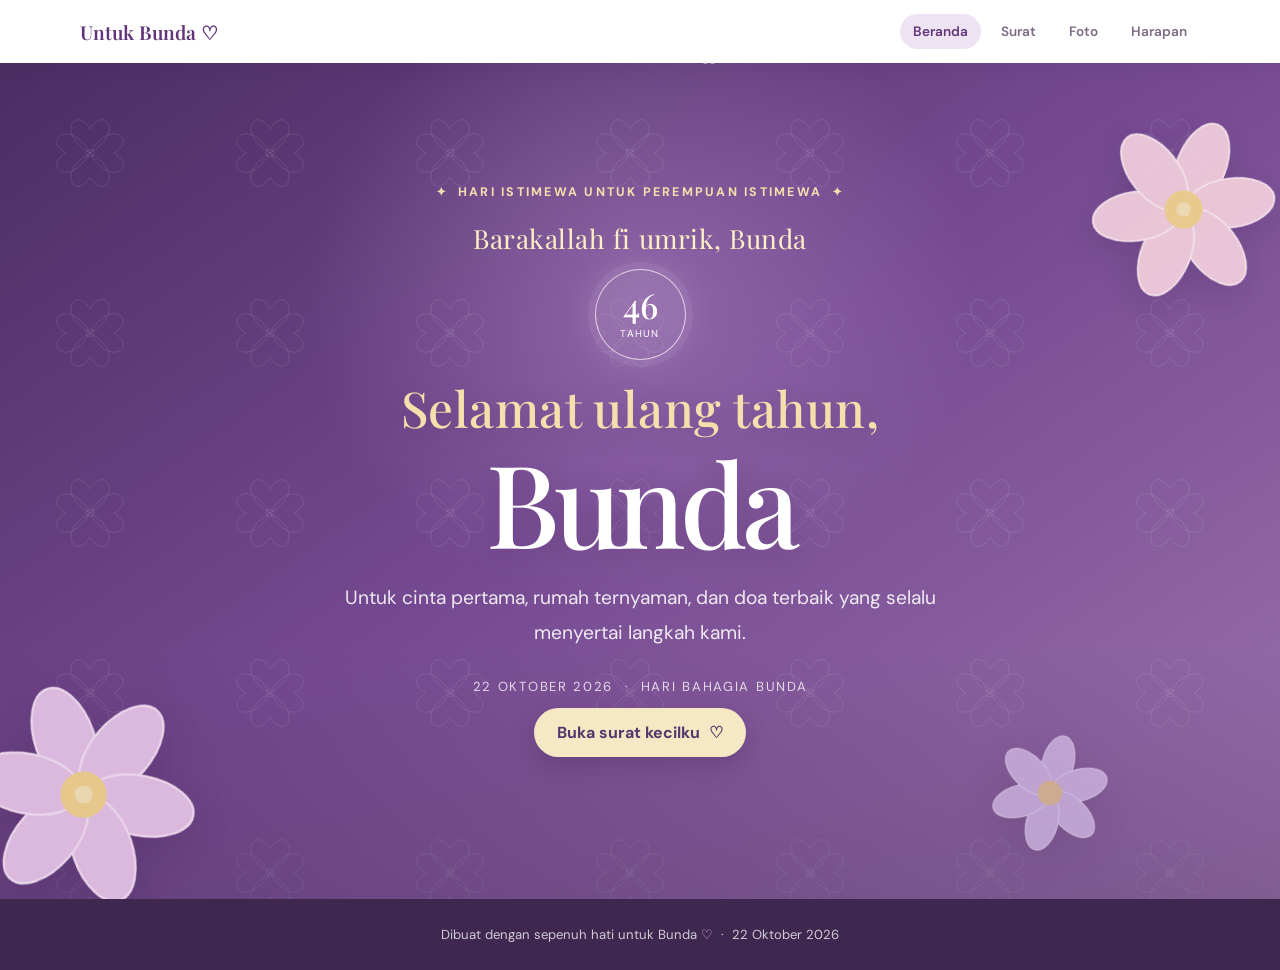
==== index.html @ 4b457cda "Create birthday website for Bunda Co-authored-by: Copilot <223556219+Copilot@users.noreply.github.co" ====
<!DOCTYPE html>
<html lang="id">
<head>
  <meta charset="UTF-8">
  <meta name="viewport" content="width=device-width, initial-scale=1">
  <meta name="theme-color" content="#603477">
  <meta name="description" content="Barakallah fi umrik, Bunda. Selamat ulang tahun ke-46, 22 Oktober 2026.">
  <title>Barakallah fi umrik, Bunda 💜</title>
  <link rel="stylesheet" href="style.css">
  <script src="script.js" defer></script>
</head>
<body>
  <nav class="site-nav" aria-label="Navigasi utama">
    <a class="brand" href="index.html">Untuk Bunda ♡</a>
    <div class="nav-links">
      <a href="index.html" aria-current="page">Beranda</a>
      <a href="surat.html">Surat</a>
      <a href="kenangan.html">Foto</a>
      <a href="harapan.html">Harapan</a>
    </div>
  </nav>

  <main>
    <header class="hero">
      <div class="hero-content">
        <div class="eyebrow">Hari istimewa untuk perempuan istimewa</div>
        <p class="arabic-greeting">Barakallah fi umrik, Bunda</p>
        <div class="age-badge" aria-label="Ulang tahun ke-46"><strong>46</strong><small>tahun</small></div>
        <h1><span>Selamat ulang tahun,</span>Bunda</h1>
        <p class="hero-subtitle">Untuk cinta pertama, rumah ternyaman, dan doa terbaik yang selalu menyertai langkah kami.</p>
        <p class="hero-date">22 OKTOBER 2026 &nbsp;·&nbsp; HARI BAHAGIA BUNDA</p>
        <a class="primary-button" href="surat.html">Buka surat kecilku <span aria-hidden="true">♡</span></a>
      </div>
      <svg class="flower flower-left" viewBox="0 0 220 220" aria-hidden="true">
        <g fill="#e8c6e9" stroke="#f7e7f5" stroke-width="2">
          <ellipse cx="110" cy="58" rx="27" ry="49"/><ellipse cx="110" cy="58" rx="27" ry="49" transform="rotate(60 110 110)"/><ellipse cx="110" cy="58" rx="27" ry="49" transform="rotate(120 110 110)"/><ellipse cx="110" cy="58" rx="27" ry="49" transform="rotate(180 110 110)"/><ellipse cx="110" cy="58" rx="27" ry="49" transform="rotate(240 110 110)"/><ellipse cx="110" cy="58" rx="27" ry="49" transform="rotate(300 110 110)"/>
        </g><circle cx="110" cy="110" r="21" fill="#f4d78e"/><circle cx="110" cy="110" r="8" fill="#f8e8b7"/>
      </svg>
      <svg class="flower flower-right" viewBox="0 0 220 220" aria-hidden="true">
        <g fill="#f5d2de" stroke="#fff0f4" stroke-width="2">
          <ellipse cx="110" cy="58" rx="27" ry="49"/><ellipse cx="110" cy="58" rx="27" ry="49" transform="rotate(60 110 110)"/><ellipse cx="110" cy="58" rx="27" ry="49" transform="rotate(120 110 110)"/><ellipse cx="110" cy="58" rx="27" ry="49" transform="rotate(180 110 110)"/><ellipse cx="110" cy="58" rx="27" ry="49" transform="rotate(240 110 110)"/><ellipse cx="110" cy="58" rx="27" ry="49" transform="rotate(300 110 110)"/>
        </g><circle cx="110" cy="110" r="21" fill="#f4d78e"/><circle cx="110" cy="110" r="8" fill="#f8e8b7"/>
      </svg>
      <svg class="flower flower-small" viewBox="0 0 220 220" aria-hidden="true">
        <g fill="#dfc8f1" stroke="#f5ebff" stroke-width="2">
          <ellipse cx="110" cy="58" rx="27" ry="49"/><ellipse cx="110" cy="58" rx="27" ry="49" transform="rotate(60 110 110)"/><ellipse cx="110" cy="58" rx="27" ry="49" transform="rotate(120 110 110)"/><ellipse cx="110" cy="58" rx="27" ry="49" transform="rotate(180 110 110)"/><ellipse cx="110" cy="58" rx="27" ry="49" transform="rotate(240 110 110)"/><ellipse cx="110" cy="58" rx="27" ry="49" transform="rotate(300 110 110)"/>
        </g><circle cx="110" cy="110" r="21" fill="#f4d78e"/>
      </svg>
    </header>
  </main>
  <footer>Dibuat dengan sepenuh hati untuk Bunda <span>♡</span> &nbsp;·&nbsp; 22 Oktober 2026</footer>
</body>
</html>
---- style.css ----
@import url("https://fonts.googleapis.com/css2?family=DM+Sans:wght@400;500;600;700&family=Playfair+Display:wght@400;500;600;700&display=swap");

:root {
  --plum: #603477;
  --purple: #80539b;
  --lavender: #c8a9d9;
  --lilac: #eee3f3;
  --pale: #fbf7fc;
  --ink: #392744;
  --muted: #7d6b85;
  --gold: #f4dfad;
  --serif: "Playfair Display", Georgia, serif;
  --sans: "DM Sans", Arial, sans-serif;
}

* { box-sizing: border-box; }
html { scroll-behavior: smooth; }
body {
  min-width: 320px;
  margin: 0;
  overflow-x: hidden;
  background: var(--pale);
  color: var(--ink);
  font-family: var(--sans);
}
button, a { font: inherit; }
a { color: inherit; }
button { cursor: pointer; }

.site-nav {
  position: relative;
  z-index: 5;
  display: flex;
  align-items: center;
  justify-content: space-between;
  gap: 20px;
  padding: 14px max(24px, calc((100% - 1120px) / 2));
  background: #fff;
  box-shadow: 0 3px 18px rgba(62, 37, 75, .07);
}
.brand {
  color: var(--plum);
  font-family: var(--serif);
  font-size: 1.2rem;
  font-weight: 600;
  text-decoration: none;
  white-space: nowrap;
}
.nav-links { display: flex; flex-wrap: wrap; justify-content: flex-end; gap: 7px; }
.nav-links a {
  padding: 9px 13px;
  border-radius: 99px;
  color: var(--muted);
  font-size: .85rem;
  font-weight: 600;
  text-decoration: none;
  transition: background .2s, color .2s;
}
.nav-links a:hover, .nav-links a[aria-current="page"] { background: var(--lilac); color: var(--plum); }

.hero {
  min-height: min(850px, calc(100svh - 64px));
  min-height: max(690px, min(850px, calc(100svh - 64px)));
  position: relative;
  display: grid;
  place-items: center;
  overflow: hidden;
  isolation: isolate;
  background:
    radial-gradient(ellipse at 50% 28%, rgba(197, 158, 218, .38), transparent 37%),
    linear-gradient(145deg, #4c2d62, #754991 48%, #9b72ad);
  color: white;
  text-align: center;
}
.hero::before {
  content: "";
  position: absolute;
  z-index: -1;
  inset: 0;
  opacity: .23;
  background-image: url("data:image/svg+xml,%3Csvg width='180' height='180' viewBox='0 0 180 180' xmlns='http://www.w3.org/2000/svg'%3E%3Cg fill='none' stroke='%23fff' stroke-opacity='.45' stroke-width='1'%3E%3Cpath d='M90 90C55 70 76 42 90 66c14-24 35 4 0 24Zm0 0c20-35 48-14 24 0 24 14-4 35-24 0Zm0 0c35 20 14 48 0 24-14 24-35-4 0-24Zm0 0c-20 35-48 14-24 0-24-14 4-35 24 0Z'/%3E%3Ccircle cx='90' cy='90' r='4'/%3E%3C/g%3E%3C/svg%3E");
  background-size: 180px;
  pointer-events: none;
}
.hero::after {
  content: "";
  position: absolute;
  z-index: -1;
  inset: 0;
  background: linear-gradient(180deg, transparent 70%, rgba(51, 28, 66, .25));
}
.hero-content { width: min(900px, 92%); padding: 50px 24px 75px; position: relative; z-index: 2; animation: rise .8s ease both; }
.eyebrow {
  display: inline-flex;
  align-items: center;
  gap: 10px;
  margin-bottom: 20px;
  color: var(--gold);
  font-size: .78rem;
  font-weight: 700;
  letter-spacing: .18em;
  text-transform: uppercase;
}
.eyebrow::before, .eyebrow::after { content: "✦"; }
h1, h2, h3, p { margin-top: 0; }
.hero h1 {
  margin: 0 0 18px;
  font-family: var(--serif);
  font-size: clamp(3.2rem, 9vw, 7.5rem);
  font-weight: 500;
  letter-spacing: -.05em;
  line-height: 1;
  text-shadow: 0 8px 32px rgba(40, 17, 55, .2);
}
.hero h1 span { display: block; margin-bottom: 12px; color: var(--gold); font-size: .43em; letter-spacing: .01em; }
.hero-subtitle { max-width: 610px; margin: 22px auto 28px; color: rgba(255,255,255,.88); font-size: clamp(1rem, 2vw, 1.2rem); line-height: 1.8; }
.arabic-greeting { margin-bottom: 13px; color: #fff0c5; font-family: var(--serif); font-size: clamp(1.2rem, 3vw, 1.65rem); letter-spacing: .02em; }
.age-badge {
  width: 91px;
  height: 91px;
  display: grid;
  place-content: center;
  margin: 0 auto 23px;
  border: 1px solid rgba(255,255,255,.65);
  border-radius: 50%;
  background: rgba(255,255,255,.09);
  box-shadow: 0 0 0 7px rgba(255,255,255,.06), 0 0 40px rgba(240,213,255,.18);
}
.age-badge strong { font-family: var(--serif); font-size: 2.15rem; font-weight: 500; line-height: 1; }
.age-badge small { margin-top: 4px; font-size: .63rem; letter-spacing: .13em; text-transform: uppercase; }
.hero-date { color: rgba(255,255,255,.78); font-size: .82rem; letter-spacing: .13em; }
.primary-button, .page-button {
  display: inline-flex;
  align-items: center;
  justify-content: center;
  gap: 9px;
  padding: 14px 23px;
  border: 0;
  border-radius: 99px;
  background: #f5e8c4;
  color: #55376b;
  font-weight: 700;
  text-decoration: none;
  box-shadow: 0 9px 25px rgba(36, 15, 47, .18);
  transition: transform .2s, box-shadow .2s;
}
.primary-button:hover, .page-button:hover { transform: translateY(-3px); box-shadow: 0 14px 30px rgba(36, 15, 47, .24); }
.flower {
  position: absolute;
  z-index: 1;
  width: clamp(110px, 19vw, 250px);
  opacity: .9;
  filter: drop-shadow(0 12px 20px rgba(36,14,49,.16));
  pointer-events: none;
}
.flower-left { left: -3%; bottom: -2%; transform: rotate(-19deg); }
.flower-right { right: -2%; top: 3%; transform: rotate(22deg) scale(.82); }
.flower-small { width: clamp(65px, 10vw, 130px); right: 13%; bottom: 5%; transform: rotate(15deg); opacity: .65; }
.petal { position: absolute; z-index: 2; top: -25px; color: #f3d9ed; opacity: .65; pointer-events: none; animation: fall linear infinite; }

.page-banner {
  position: relative;
  overflow: hidden;
  padding: 72px 22px 68px;
  background:
    radial-gradient(ellipse at 80% 10%, rgba(213, 184, 228, .24), transparent 35%),
    linear-gradient(135deg, #56336e, #805598);
  color: white;
  text-align: center;
}
.page-banner::after { content: "✿"; position: absolute; top: -60px; right: 4%; color: rgba(255,255,255,.1); font-size: 15rem; line-height: 1; transform: rotate(20deg); }
.page-banner .eyebrow { position: relative; z-index: 1; }
.page-banner h1 { position: relative; z-index: 1; margin-bottom: 13px; color: white; font-family: var(--serif); font-size: clamp(2.5rem, 6vw, 4.6rem); font-weight: 500; letter-spacing: -.04em; line-height: 1.12; }
.page-banner p { position: relative; z-index: 1; max-width: 610px; margin: auto; color: rgba(255,255,255,.82); line-height: 1.8; }
.section { padding: 86px 24px; }
.section-inner { width: min(1080px, 100%); margin: auto; }
.section-heading { margin-bottom: 42px; text-align: center; }
.section-kicker { display: block; margin-bottom: 11px; color: var(--purple); font-size: .72rem; font-weight: 700; letter-spacing: .2em; text-transform: uppercase; }
.section-heading h2 { margin-bottom: 14px; color: var(--plum); font-family: var(--serif); font-size: clamp(2.1rem, 5vw, 3.5rem); font-weight: 500; letter-spacing: -.035em; line-height: 1.15; }
.section-heading p { max-width: 590px; margin: auto; color: var(--muted); line-height: 1.8; }
.letter-section { background: linear-gradient(180deg, #fbf7fc, #f4ebf7); }
.letter-card {
  max-width: 800px;
  position: relative;
  margin: auto;
  padding: clamp(30px, 6vw, 68px);
  border: 1px solid rgba(129, 83, 155, .16);
  border-radius: 8px 8px 62px 8px;
  background: rgba(255,255,255,.82);
  box-shadow: 0 24px 70px rgba(86, 48, 107, .09);
}
.letter-card::before { content: "❝"; position: absolute; top: 7px; left: 24px; color: #e9d8ef; font-family: var(--serif); font-size: 7rem; line-height: 1; }
.letter-card p { position: relative; margin-bottom: 18px; color: #64536d; font-family: var(--serif); font-size: clamp(1.05rem, 2vw, 1.22rem); line-height: 1.95; }
.letter-card .salutation { color: var(--plum); font-size: 1.4rem; font-weight: 600; }
.signature { margin-top: 28px; color: var(--purple); font-family: var(--serif); font-size: 1.5rem; font-style: italic; }
.dua-box { margin-top: 26px; padding: 20px 22px; border-left: 3px solid #b487c9; border-radius: 0 12px 12px 0; background: #f7eff9; color: #654d70; font-family: var(--sans); font-size: .98rem; line-height: 1.85; }
.dua-box strong { color: var(--plum); }
.heart-line { margin-top: 24px; color: #b47abd; letter-spacing: .5em; text-align: center; }
.gallery-section { background: #fff; }
.gallery-grid { display: grid; grid-template-columns: repeat(3, minmax(0, 1fr)); gap: 20px; }
.photo-card { min-width: 0; min-height: 320px; position: relative; overflow: hidden; margin: 0; border: 1px solid #eaddec; border-radius: 18px; background: #eee2f2; box-shadow: 0 10px 28px rgba(74, 41, 91, .09); }
.photo-card img { width: 100%; height: 100%; min-height: 320px; position: absolute; inset: 0; object-fit: cover; transition: transform .45s; }
.photo-card:hover img { transform: scale(1.045); }
.photo-caption { position: absolute; right: 0; bottom: 0; left: 0; padding: 45px 17px 16px; background: linear-gradient(transparent, rgba(38, 20, 47, .76)); color: #fff; font-family: var(--serif); font-size: 1.08rem; }
.memory-note { margin: 21px 0 0; color: var(--muted); font-size: .85rem; text-align: center; }
.wishes-section { position: relative; overflow: clip; background: linear-gradient(135deg, #56336e, #805598); color: white; text-align: center; }
.wishes-section::before, .wishes-section::after { content: "✿"; position: absolute; color: rgba(255,255,255,.08); font-size: 22rem; line-height: 1; pointer-events: none; }
.wishes-section::before { top: -100px; left: -70px; transform: rotate(-25deg); }
.wishes-section::after { right: -65px; bottom: -145px; transform: rotate(22deg); }
.wishes-section .section-kicker { color: var(--gold); }
.wishes-section .section-heading h2 { color: white; }
.wishes-section .section-heading p { color: rgba(255,255,255,.8); }
.wish-cards { display: grid; grid-template-columns: repeat(3, minmax(0, 1fr)); gap: 18px; position: relative; z-index: 1; }
.wish-card { padding: 28px 22px; border: 1px solid rgba(255,255,255,.2); border-radius: 18px; background: rgba(255,255,255,.08); backdrop-filter: blur(5px); }
.wish-card span { display: block; margin-bottom: 14px; font-size: 1.8rem; }
.wish-card h3 { margin: 0 0 9px; color: var(--gold); font-family: var(--serif); font-size: 1.3rem; font-weight: 500; }
.wish-card p { margin: 0; color: rgba(255,255,255,.84); font-size: .92rem; line-height: 1.75; }
.surprise-wrap { margin-top: 38px; position: relative; z-index: 1; }
.surprise-button { padding: 14px 22px; border: 1px solid rgba(255,255,255,.65); border-radius: 99px; background: transparent; color: white; font-weight: 600; transition: background .2s, color .2s; }
.surprise-button:hover { background: white; color: var(--plum); }
.surprise-message { max-width: 630px; margin: 23px auto 0; color: #fff2cb; font-family: var(--serif); font-size: clamp(1.2rem, 3vw, 1.65rem); line-height: 1.65; }
.surprise-message[hidden] { display: none; }
.page-navigation { display: flex; flex-wrap: wrap; justify-content: space-between; gap: 14px; margin-top: 42px; }
.page-navigation .page-button { min-width: 155px; }
.page-navigation .back-button { border: 1px solid #dac8e2; background: white; color: var(--plum); box-shadow: none; }
footer { padding: 27px 20px; background: #3f2850; color: rgba(255,255,255,.76); font-size: .82rem; text-align: center; }
footer span { color: #e7b7e4; }
.reveal { opacity: 0; transform: translateY(18px); transition: opacity .65s ease, transform .65s ease; }
.reveal.visible { opacity: 1; transform: translateY(0); }
.confetti { width: 9px; height: 14px; position: fixed; z-index: 20; top: -20px; border-radius: 2px; pointer-events: none; animation: confetti-fall 3.3s linear forwards; }
@keyframes rise { from { opacity: 0; transform: translateY(18px); } to { opacity: 1; transform: translateY(0); } }
@keyframes fall { to { transform: translate3d(90px, 110vh, 0) rotate(520deg); } }
@keyframes confetti-fall { to { transform: translate3d(var(--drift), 110vh, 0) rotate(720deg); opacity: .7; } }

@media (max-width: 760px) {
  .site-nav { align-items: flex-start; flex-direction: column; gap: 8px; padding: 13px 18px; }
  .nav-links { width: 100%; justify-content: flex-start; gap: 2px; }
  .nav-links a { padding: 8px 11px; font-size: .82rem; }
  .hero { min-height: 700px; }
  .flower-left { left: -35px; bottom: 0; }
  .flower-right { right: -40px; top: 7%; }
  .flower-small { right: 8%; bottom: 5%; }
  .section { padding: 70px 20px; }
  .gallery-grid { grid-template-columns: repeat(2, minmax(0, 1fr)); gap: 14px; }
  .photo-card, .photo-card img { min-height: 260px; }
  .wish-cards { grid-template-columns: 1fr; max-width: 480px; margin: auto; }
}
@media (max-width: 460px) {
  .hero { min-height: 680px; }
  .hero-content { padding-inline: 15px; }
  .hero-subtitle { max-width: 340px; }
  .age-badge { width: 82px; height: 82px; }
  .page-banner { padding: 61px 19px 54px; }
  .gallery-grid { gap: 10px; }
  .photo-card, .photo-card img { min-height: 205px; }
  .photo-caption { padding: 36px 11px 12px; font-size: .96rem; }
  .letter-card { border-bottom-right-radius: 42px; }
  .page-navigation { flex-direction: column-reverse; }
  .page-navigation .page-button { width: 100%; }
}
@media (prefers-reduced-motion: reduce) {
  *, *::before, *::after { scroll-behavior: auto !important; animation-duration: .01ms !important; animation-iteration-count: 1 !important; transition-duration: .01ms !important; }
}
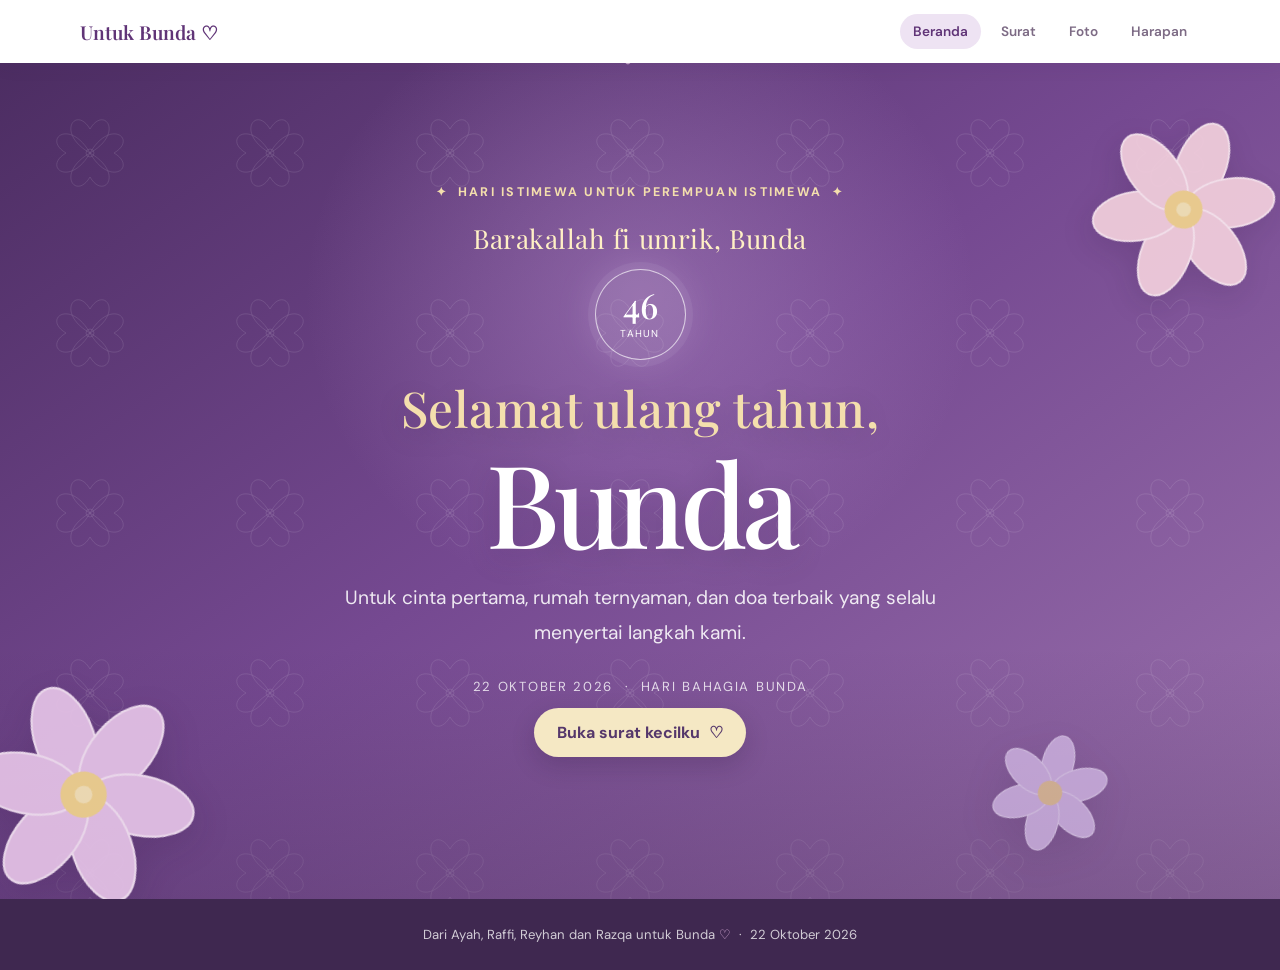
==== commit c5b22a45: "perubahan kecil Co-authored-by: Copilot <223556219+Copilot@users.noreply.github.com>" ====
--- a/index.html
+++ b/index.html
@@ -48,6 +48,6 @@
       </svg>
     </header>
   </main>
-  <footer>Dibuat dengan sepenuh hati untuk Bunda <span>♡</span> &nbsp;·&nbsp; 22 Oktober 2026</footer>
+  <footer>Dari  Ayah, Raffi, Reyhan dan Razqa untuk Bunda <span>♡</span> &nbsp;·&nbsp; 22 Oktober 2026</footer>
 </body>
 </html>
